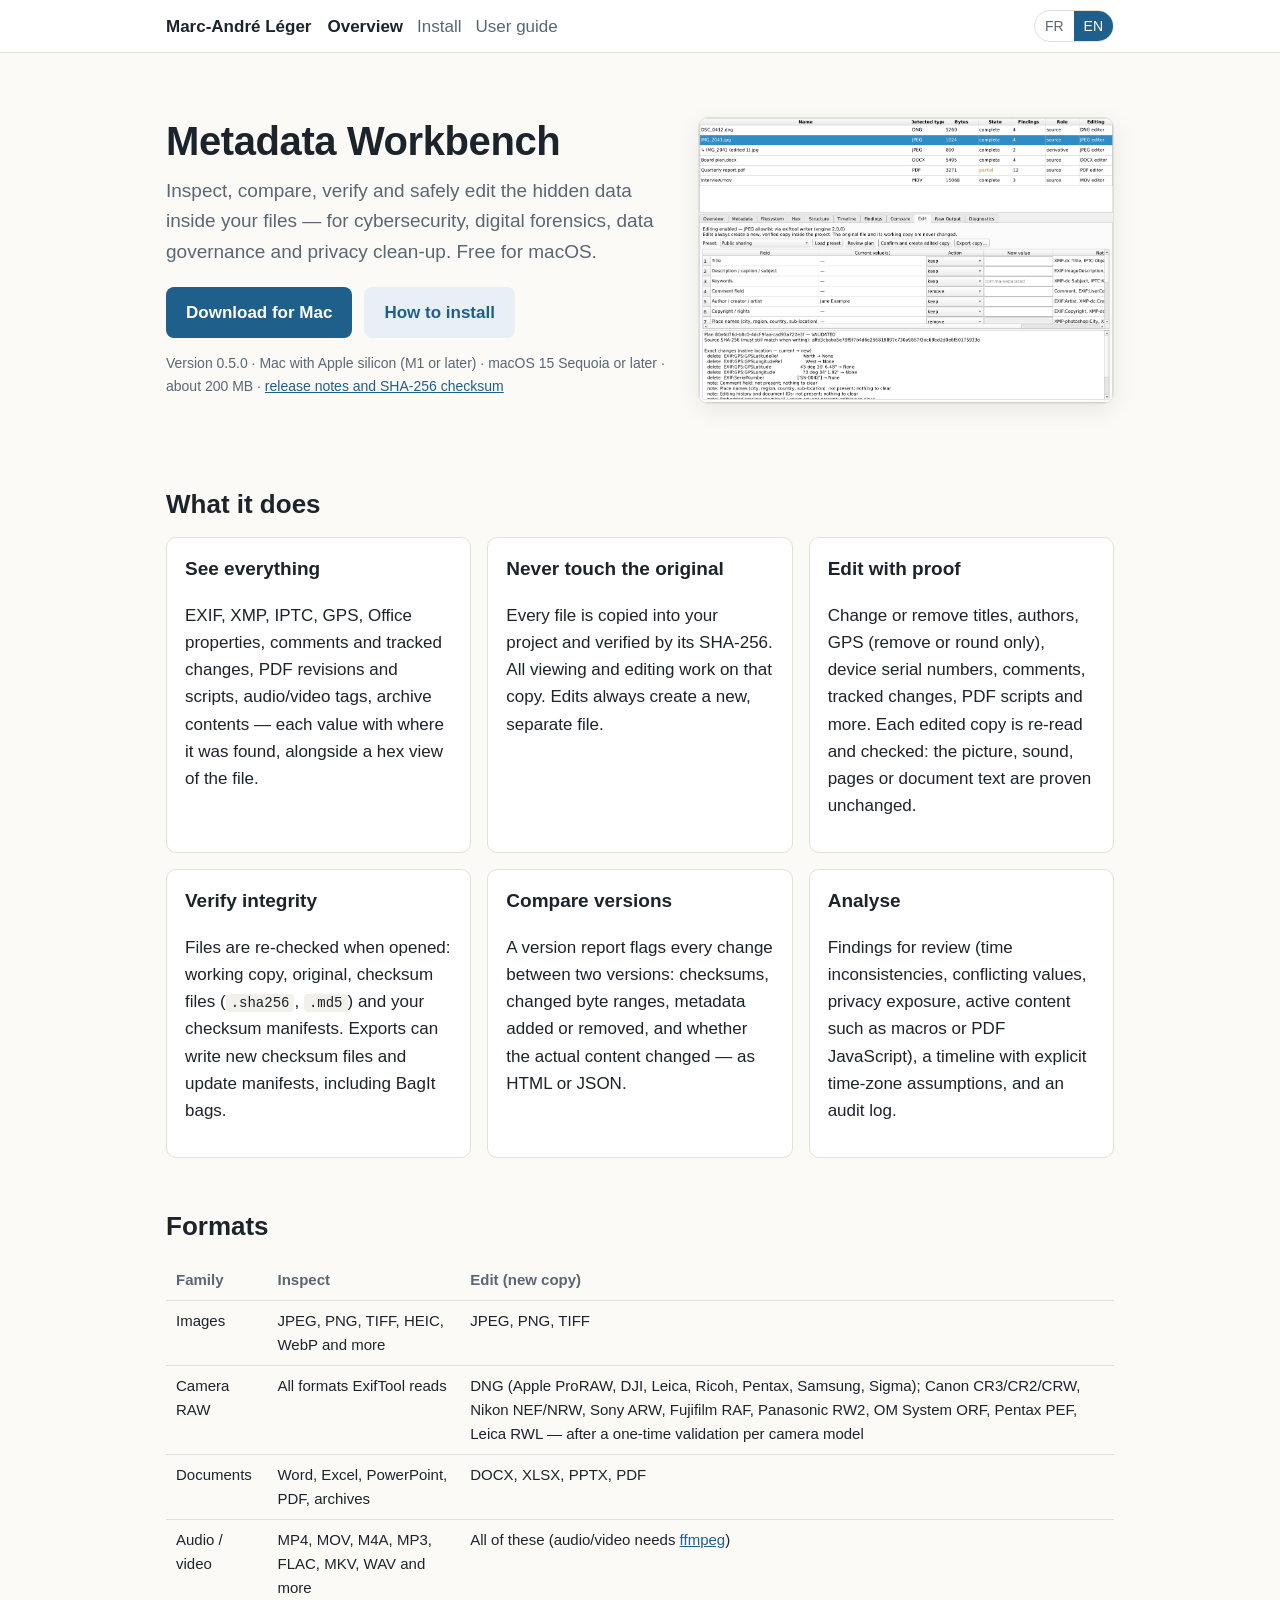
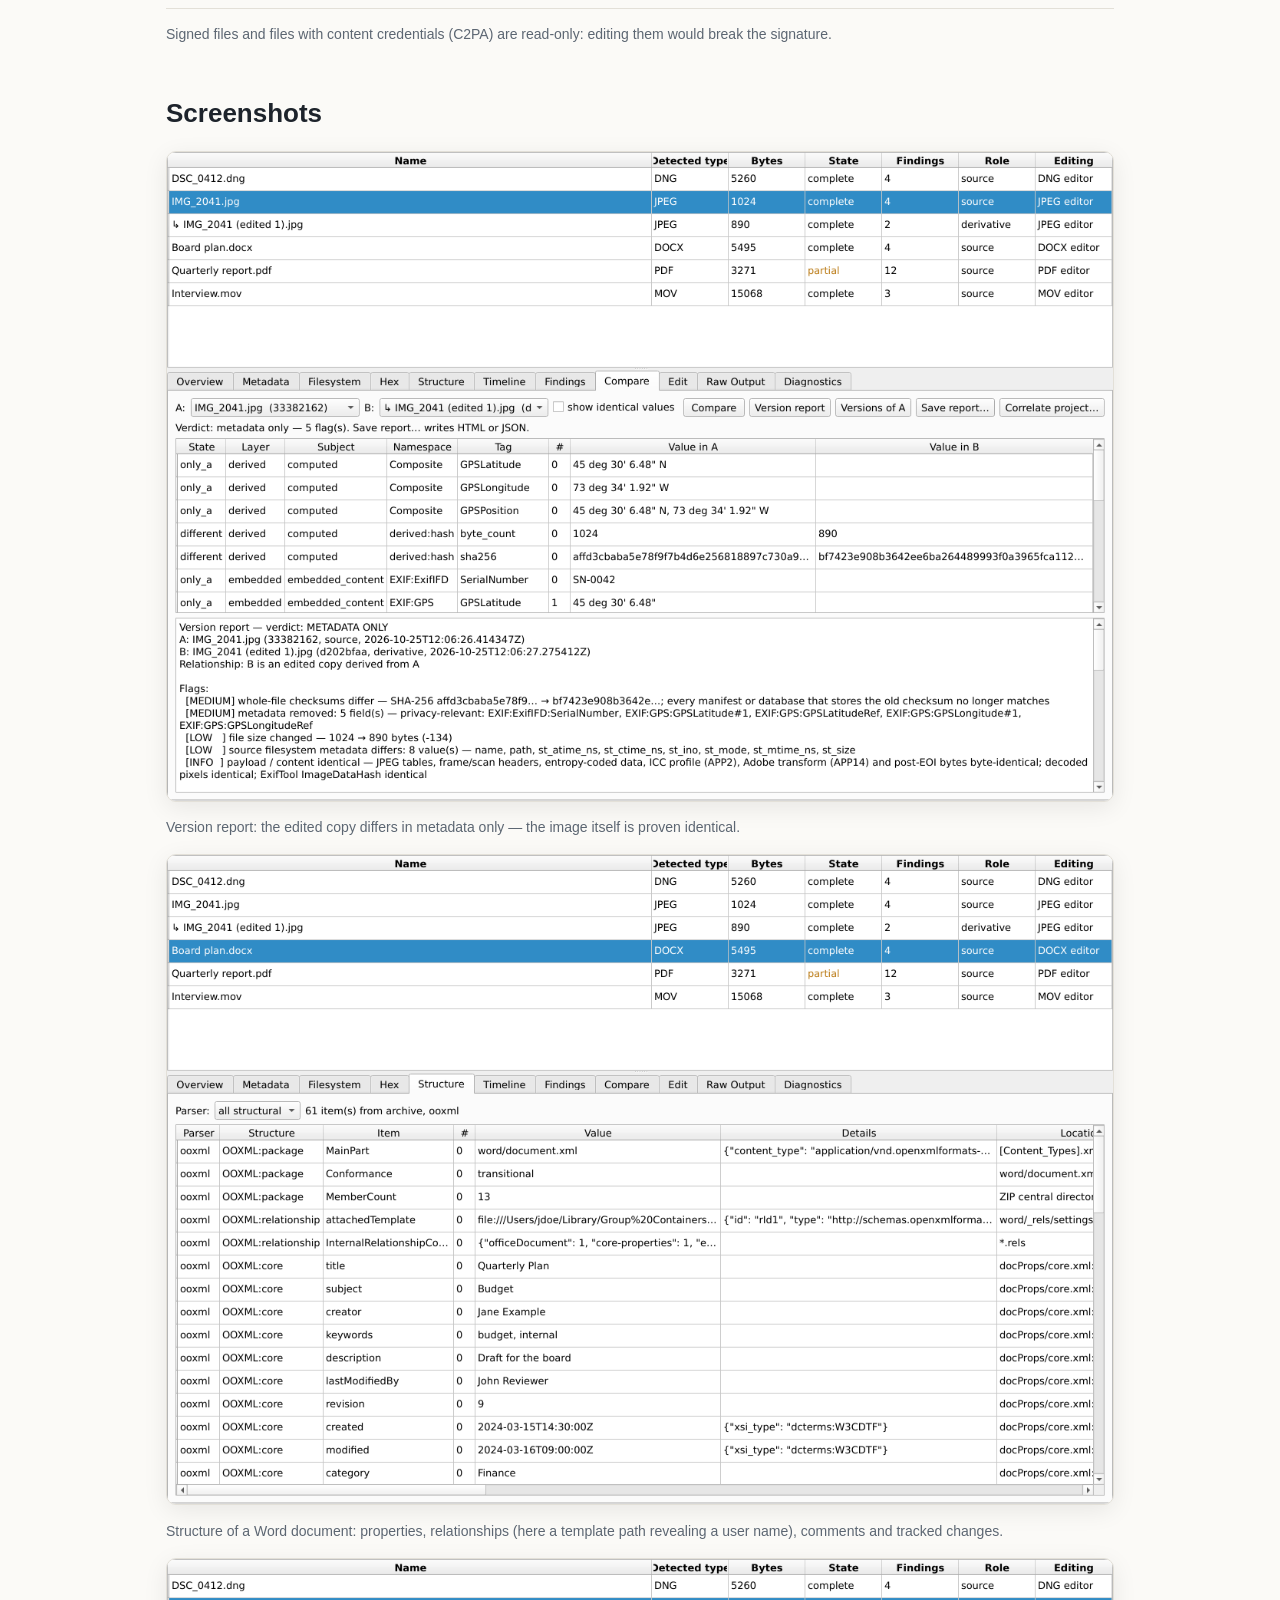
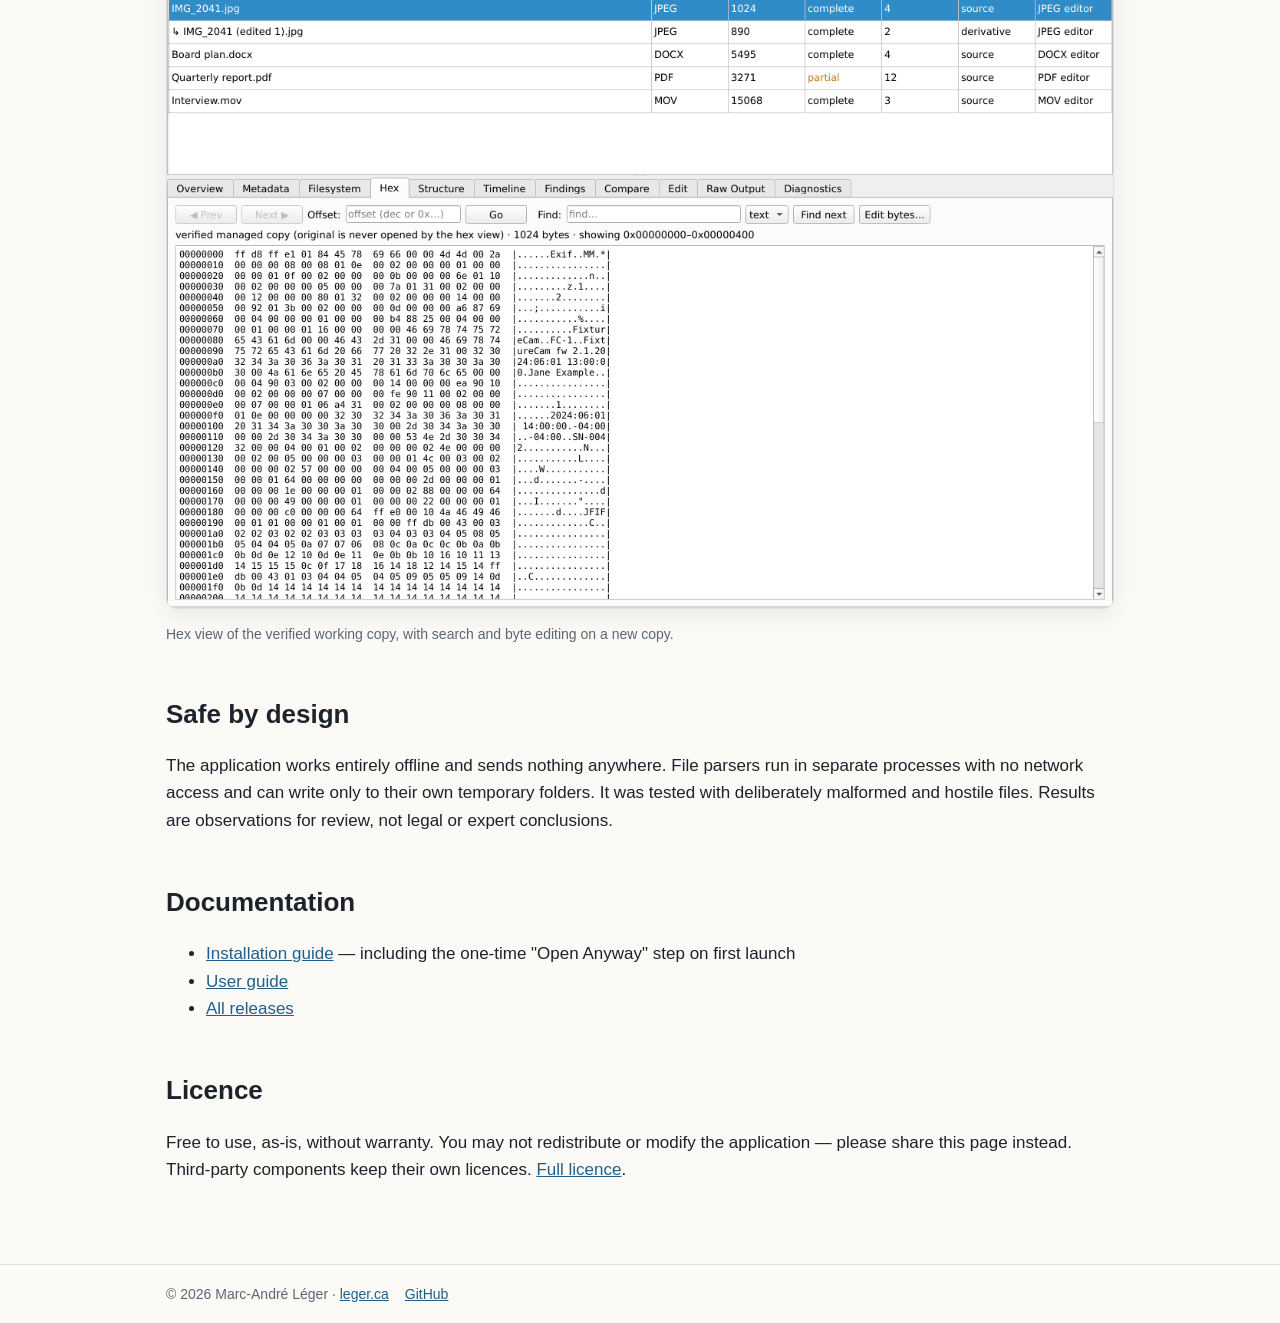
==== website/metadata-workbench/index.html @ f1d77e98 "Website pages for leger.ca/metadata-workbench Co-Authored-By: Claude Opus 5.5 <noreply@anthropic.com" ====
<!doctype html>
<html lang="en">
<head>
<meta charset="utf-8">
<meta name="viewport" content="width=device-width, initial-scale=1">
<title>Metadata Workbench — Marc-André Léger</title>
<meta name="title-en" content="Metadata Workbench — Marc-André Léger">
<meta name="title-fr" content="Metadata Workbench — Marc-André Léger">
<meta name="description" content="Metadata Workbench: a free macOS tool to inspect, compare, verify and safely edit file metadata — for cybersecurity, digital forensics and data governance. / Outil gratuit pour macOS d'inspection, de comparaison, de vérification et d'édition sécuritaire des métadonnées de fichiers.">
<meta property="og:title" content="Metadata Workbench">
<meta property="og:description" content="Inspect, compare, verify and safely edit file metadata on macOS. Free. / Inspecter, comparer, vérifier et éditer les métadonnées de fichiers sur macOS. Gratuit.">
<meta property="og:image" content="https://www.leger.ca/metadata-workbench/img/edit.png">
<meta property="og:url" content="https://www.leger.ca/metadata-workbench/">
<link rel="stylesheet" href="mw.css">
<script src="mw.js"></script>
</head>
<body>
<header class="top"><div class="bar">
  <a class="home" href="/">Marc-André Léger</a>
  <nav>
    <a href="./" aria-current="page" data-keep-lang><span data-lang="en">Overview</span><span data-lang="fr">Aperçu</span></a>
    <a href="install.html" data-keep-lang><span data-lang="en">Install</span><span data-lang="fr">Installation</span></a>
    <a href="guide.html" data-keep-lang><span data-lang="en">User guide</span><span data-lang="fr">Guide d'utilisation</span></a>
  </nav>
  <div class="lang" role="group" aria-label="Language / Langue">
    <button type="button" data-set="fr" aria-pressed="false">FR</button><button type="button" data-set="en" aria-pressed="true">EN</button>
  </div>
</div></header>

<main>
<section class="hero">
  <div>
    <h1>Metadata Workbench</h1>
    <p class="lead" data-lang="en">Inspect, compare, verify and safely edit the hidden data inside your files — for cybersecurity,
      digital forensics, data governance and privacy clean-up. Free for macOS.</p>
    <p class="lead" data-lang="fr">Inspecter, comparer, vérifier et éditer de façon sécuritaire les données cachées de vos
      fichiers — pour la cybersécurité, la forensique numérique, la gouvernance des données et le nettoyage avant
      partage. Gratuit pour macOS.</p>
    <div class="cta">
      <a class="btn" href="https://github.com/ITriskMgr/MetadataWorkbench/releases/latest/download/MetadataWorkbench-macOS.dmg">
        <span data-lang="en">Download for Mac</span><span data-lang="fr">Télécharger pour Mac</span></a>
      <a class="btn secondary" href="install.html" data-keep-lang><span data-lang="en">How to install</span><span data-lang="fr">Comment l'installer</span></a>
    </div>
    <p class="small" data-lang="en">Version 0.5.0 · Mac with Apple silicon (M1 or later) · macOS 15 Sequoia or later · about 200 MB ·
      <a href="https://github.com/ITriskMgr/MetadataWorkbench/releases/latest">release notes and SHA-256 checksum</a></p>
    <p class="small" data-lang="fr">Version 0.5.0 · Mac avec puce Apple (M1 ou plus récent) · macOS 15 Sequoia ou plus récent ·
      environ 200 Mo · <a href="https://github.com/ITriskMgr/MetadataWorkbench/releases/latest">notes de version et
      somme de contrôle SHA-256</a></p>
  </div>
  <figure>
    <img src="img/edit.png" width="1233" height="846" alt="Metadata Workbench: reviewing a privacy clean-up plan for a photo before creating an edited copy">
  </figure>
</section>

<div data-lang="en">
<h2>What it does</h2>
<div class="grid">
  <div class="card"><h3>See everything</h3><p>EXIF, XMP, IPTC, GPS, Office properties, comments and tracked changes, PDF
    revisions and scripts, audio/video tags, archive contents — each value with where it was found, alongside a hex
    view of the file.</p></div>
  <div class="card"><h3>Never touch the original</h3><p>Every file is copied into your project and verified by its SHA-256.
    All viewing and editing work on that copy. Edits always create a new, separate file.</p></div>
  <div class="card"><h3>Edit with proof</h3><p>Change or remove titles, authors, GPS (remove or round only), device serial
    numbers, comments, tracked changes, PDF scripts and more. Each edited copy is re-read and checked: the picture,
    sound, pages or document text are proven unchanged.</p></div>
  <div class="card"><h3>Verify integrity</h3><p>Files are re-checked when opened: working copy, original, checksum files
    (<code>.sha256</code>, <code>.md5</code>) and your checksum manifests. Exports can write new checksum files and update
    manifests, including BagIt bags.</p></div>
  <div class="card"><h3>Compare versions</h3><p>A version report flags every change between two versions: checksums,
    changed byte ranges, metadata added or removed, and whether the actual content changed — as HTML or JSON.</p></div>
  <div class="card"><h3>Analyse</h3><p>Findings for review (time inconsistencies, conflicting values, privacy exposure,
    active content such as macros or PDF JavaScript), a timeline with explicit time-zone assumptions, and an audit log.</p></div>
</div>

<h2>Formats</h2>
<table>
  <tr><th>Family</th><th>Inspect</th><th>Edit (new copy)</th></tr>
  <tr><td>Images</td><td>JPEG, PNG, TIFF, HEIC, WebP and more</td><td>JPEG, PNG, TIFF</td></tr>
  <tr><td>Camera RAW</td><td>All formats ExifTool reads</td><td>DNG (Apple ProRAW, DJI, Leica, Ricoh, Pentax, Samsung, Sigma);
    Canon CR3/CR2/CRW, Nikon NEF/NRW, Sony ARW, Fujifilm RAF, Panasonic RW2, OM System ORF, Pentax PEF, Leica RWL — after a
    one-time validation per camera model</td></tr>
  <tr><td>Documents</td><td>Word, Excel, PowerPoint, PDF, archives</td><td>DOCX, XLSX, PPTX, PDF</td></tr>
  <tr><td>Audio / video</td><td>MP4, MOV, M4A, MP3, FLAC, MKV, WAV and more</td><td>All of these (audio/video needs
    <a href="install.html#ffmpeg" data-keep-lang>ffmpeg</a>)</td></tr>
</table>
<p class="small">Signed files and files with content credentials (C2PA) are read-only: editing them would break the signature.</p>

<h2>Screenshots</h2>
<figure><img src="img/compare.png" width="1233" height="846" loading="lazy" alt="Version report comparing a photo and its edited copy">
  <figcaption>Version report: the edited copy differs in metadata only — the image itself is proven identical.</figcaption></figure>
<figure><img src="img/structure.png" width="1233" height="846" loading="lazy" alt="Structure view of a Word document">
  <figcaption>Structure of a Word document: properties, relationships (here a template path revealing a user name), comments and tracked changes.</figcaption></figure>
<figure><img src="img/hex.png" width="1233" height="846" loading="lazy" alt="Hex view">
  <figcaption>Hex view of the verified working copy, with search and byte editing on a new copy.</figcaption></figure>

<h2>Safe by design</h2>
<p>The application works entirely offline and sends nothing anywhere. File parsers run in separate processes with no
  network access and can write only to their own temporary folders. It was tested with deliberately malformed and hostile
  files. Results are observations for review, not legal or expert conclusions.</p>

<h2>Documentation</h2>
<ul>
  <li><a href="install.html" data-keep-lang>Installation guide</a> — including the one-time "Open Anyway" step on first launch</li>
  <li><a href="guide.html" data-keep-lang>User guide</a></li>
  <li><a href="https://github.com/ITriskMgr/MetadataWorkbench/releases">All releases</a></li>
</ul>

<h2>Licence</h2>
<p>Free to use, as-is, without warranty. You may not redistribute or modify the application — please share this page
  instead. Third-party components keep their own licences. <a href="https://github.com/ITriskMgr/MetadataWorkbench/blob/main/LICENSE.txt">Full licence</a>.</p>
</div>

<div data-lang="fr">
<h2>Ce que l'outil fait</h2>
<div class="grid">
  <div class="card"><h3>Tout voir</h3><p>EXIF, XMP, IPTC, GPS, propriétés Office, commentaires et modifications suivies,
    révisions et scripts PDF, balises audio/vidéo, contenu des archives — chaque valeur avec l'endroit où elle a été
    trouvée, accompagnée d'une vue hexadécimale du fichier.</p></div>
  <div class="card"><h3>Ne jamais toucher l'original</h3><p>Chaque fichier est copié dans votre projet et vérifié par son
    SHA-256. La consultation et l'édition se font sur cette copie. Une modification crée toujours un nouveau fichier
    distinct.</p></div>
  <div class="card"><h3>Éditer avec preuve</h3><p>Modifier ou retirer titres, auteurs, GPS (retrait ou arrondi seulement),
    numéros de série d'appareils, commentaires, modifications suivies, scripts PDF, etc. Chaque copie modifiée est relue
    et vérifiée : l'image, le son, les pages ou le texte du document sont démontrés inchangés.</p></div>
  <div class="card"><h3>Vérifier l'intégrité</h3><p>Les fichiers sont revérifiés à l'ouverture : copie de travail, original,
    fichiers de sommes de contrôle (<code>.sha256</code>, <code>.md5</code>) et vos manifestes. L'exportation peut écrire de
    nouveaux fichiers de sommes de contrôle et mettre à jour les manifestes, y compris les sacs BagIt.</p></div>
  <div class="card"><h3>Comparer des versions</h3><p>Un rapport de versions signale chaque différence entre deux versions :
    sommes de contrôle, plages d'octets modifiées, métadonnées ajoutées ou retirées et changement réel du contenu — en
    HTML ou JSON.</p></div>
  <div class="card"><h3>Analyser</h3><p>Constats à examiner (incohérences temporelles, valeurs contradictoires, exposition
    de renseignements personnels, contenu actif comme les macros ou le JavaScript PDF), chronologie avec hypothèses de
    fuseau horaire explicites et journal d'audit.</p></div>
</div>

<h2>Formats</h2>
<table>
  <tr><th>Famille</th><th>Inspection</th><th>Édition (nouvelle copie)</th></tr>
  <tr><td>Images</td><td>JPEG, PNG, TIFF, HEIC, WebP et autres</td><td>JPEG, PNG, TIFF</td></tr>
  <tr><td>RAW d'appareil photo</td><td>Tous les formats lus par ExifTool</td><td>DNG (Apple ProRAW, DJI, Leica, Ricoh,
    Pentax, Samsung, Sigma); Canon CR3/CR2/CRW, Nikon NEF/NRW, Sony ARW, Fujifilm RAF, Panasonic RW2, OM System ORF,
    Pentax PEF, Leica RWL — après une validation unique par modèle d'appareil</td></tr>
  <tr><td>Documents</td><td>Word, Excel, PowerPoint, PDF, archives</td><td>DOCX, XLSX, PPTX, PDF</td></tr>
  <tr><td>Audio / vidéo</td><td>MP4, MOV, M4A, MP3, FLAC, MKV, WAV et autres</td><td>Tous ceux-ci (l'audio et la vidéo
    nécessitent <a href="install.html#ffmpeg" data-keep-lang>ffmpeg</a>)</td></tr>
</table>
<p class="small">Les fichiers signés et ceux qui portent des attestations de contenu (C2PA) sont en lecture seule : les
  modifier briserait la signature.</p>

<h2>Captures d'écran</h2>
<p class="small">L'interface de l'application est en anglais.</p>
<figure><img src="img/compare.png" width="1233" height="846" loading="lazy" alt="Rapport de versions comparant une photo et sa copie modifiée">
  <figcaption>Rapport de versions : la copie modifiée ne diffère que par ses métadonnées — l'image elle-même est démontrée identique.</figcaption></figure>
<figure><img src="img/structure.png" width="1233" height="846" loading="lazy" alt="Vue Structure d'un document Word">
  <figcaption>Structure d'un document Word : propriétés, relations (ici un chemin de modèle révélant un nom d'utilisateur), commentaires et modifications suivies.</figcaption></figure>
<figure><img src="img/hex.png" width="1233" height="846" loading="lazy" alt="Vue hexadécimale">
  <figcaption>Vue hexadécimale de la copie de travail vérifiée, avec recherche et édition d'octets sur une nouvelle copie.</figcaption></figure>

<h2>Sécuritaire dès la conception</h2>
<p>L'application fonctionne entièrement hors ligne et n'envoie rien nulle part. Les analyseurs de fichiers s'exécutent
  dans des processus distincts, sans accès réseau, et ne peuvent écrire que dans leurs propres dossiers temporaires.
  Elle a été testée avec des fichiers volontairement malformés et malveillants. Les résultats sont des observations à
  examiner, non des conclusions juridiques ou d'expert.</p>

<h2>Documentation</h2>
<ul>
  <li><a href="install.html" data-keep-lang>Guide d'installation</a> — y compris l'étape unique « Ouvrir quand même » au premier lancement</li>
  <li><a href="guide.html" data-keep-lang>Guide d'utilisation</a></li>
  <li><a href="https://github.com/ITriskMgr/MetadataWorkbench/releases">Toutes les versions</a></li>
</ul>

<h2>Licence</h2>
<p>Gratuit, tel quel, sans garantie. Il est interdit de redistribuer ou de modifier l'application — partagez plutôt cette
  page. Les composants tiers conservent leurs propres licences.
  <a href="https://github.com/ITriskMgr/MetadataWorkbench/blob/main/LICENSE.txt">Licence complète</a>.</p>
</div>
</main>

<footer><div class="bar">
  <span>© 2026 Marc-André Léger · <a href="/">leger.ca</a></span>
  <span><a href="https://github.com/ITriskMgr/MetadataWorkbench">GitHub</a></span>
</div></footer>
</body>
</html>
---- website/metadata-workbench/mw.css ----
/* Metadata Workbench — project pages on leger.ca. Self-contained: no external fonts or scripts. */
:root {
  --bg: #fbfaf7; --surface: #ffffff; --ink: #1d232b; --muted: #5c6672; --line: #e3e0d8;
  --accent: #1f5f8b; --accent-ink: #ffffff; --accent-soft: #e8f0f6; --warn: #8a4b00; --warn-soft: #fff4e5;
  --ok: #276738; --code: #f2f0ea; --radius: 10px; --max: 980px;
}
@media (prefers-color-scheme: dark) {
  :root:not([data-theme="light"]) {
    --bg: #12161b; --surface: #181e25; --ink: #e8ebee; --muted: #9aa5b1; --line: #2a333d;
    --accent: #6fb0e0; --accent-ink: #0d1318; --accent-soft: #1b2a37; --warn: #f0b46b; --warn-soft: #2b2216;
    --ok: #7fcf93; --code: #1f262e;
  }
}
* { box-sizing: border-box; }
html { -webkit-text-size-adjust: 100%; }
body { margin: 0; background: var(--bg); color: var(--ink);
  font: 17px/1.6 -apple-system, BlinkMacSystemFont, "Segoe UI", Helvetica, Arial, sans-serif; }
a { color: var(--accent); }
a:focus-visible, button:focus-visible { outline: 3px solid var(--accent); outline-offset: 2px; }
header.top { border-bottom: 1px solid var(--line); background: var(--surface); position: sticky; top: 0; z-index: 5; }
.bar { max-width: var(--max); margin: 0 auto; padding: 10px 16px; display: flex; gap: 16px; align-items: center;
  flex-wrap: wrap; }
.bar .home { font-weight: 600; text-decoration: none; color: var(--ink); }
.bar nav { display: flex; gap: 14px; flex-wrap: wrap; flex: 1; }
.bar nav a { text-decoration: none; color: var(--muted); }
.bar nav a[aria-current="page"] { color: var(--ink); font-weight: 600; }
.lang { display: inline-flex; border: 1px solid var(--line); border-radius: 999px; overflow: hidden; }
.lang button { background: none; border: 0; padding: 4px 10px; font: inherit; font-size: 14px; color: var(--muted);
  cursor: pointer; }
.lang button[aria-pressed="true"] { background: var(--accent); color: var(--accent-ink); }
main { max-width: var(--max); margin: 0 auto; padding: 24px 16px 64px; }
.hero { display: grid; grid-template-columns: 1.2fr 1fr; gap: 32px; align-items: center; padding: 24px 0 8px; }
.hero h1 { font-size: 40px; line-height: 1.15; margin: 0 0 12px; letter-spacing: -0.01em; }
.hero p.lead { font-size: 19px; color: var(--muted); margin: 0 0 20px; }
.hero img, figure img { width: 100%; height: auto; border-radius: var(--radius); border: 1px solid var(--line);
  box-shadow: 0 6px 24px rgba(0,0,0,.08); background: var(--surface); }
.cta { display: flex; gap: 12px; flex-wrap: wrap; align-items: center; }
.btn { display: inline-block; padding: 12px 20px; border-radius: 8px; background: var(--accent);
  color: var(--accent-ink); text-decoration: none; font-weight: 600; }
.btn.secondary { background: var(--accent-soft); color: var(--accent); }
.small { font-size: 14px; color: var(--muted); }
h2 { font-size: 26px; margin: 48px 0 12px; }
h3 { font-size: 19px; margin: 24px 0 6px; }
.grid { display: grid; grid-template-columns: repeat(3, 1fr); gap: 16px; }
.card { background: var(--surface); border: 1px solid var(--line); border-radius: var(--radius); padding: 16px 18px; }
.card h3 { margin-top: 0; }
.note { background: var(--accent-soft); border-radius: var(--radius); padding: 14px 18px; margin: 16px 0; }
.warn { background: var(--warn-soft); border-left: 4px solid var(--warn); border-radius: 6px; padding: 12px 16px;
  margin: 16px 0; }
ol.steps { counter-reset: s; list-style: none; padding: 0; }
ol.steps > li { counter-increment: s; position: relative; padding: 0 0 18px 48px; }
ol.steps > li::before { content: counter(s); position: absolute; left: 0; top: 0; width: 32px; height: 32px;
  border-radius: 50%; background: var(--accent); color: var(--accent-ink); display: grid; place-items: center;
  font-weight: 700; font-size: 15px; }
code, pre { font-family: ui-monospace, SFMono-Regular, Menlo, Consolas, monospace; font-size: 14px; }
code { background: var(--code); padding: 1px 5px; border-radius: 4px; overflow-wrap: anywhere; }
pre { background: var(--code); padding: 12px 14px; border-radius: 8px; overflow-x: auto; }
pre code { background: none; padding: 0; }
table { border-collapse: collapse; width: 100%; margin: 12px 0; font-size: 15px; }
th, td { border-bottom: 1px solid var(--line); padding: 8px 10px; text-align: left; vertical-align: top; }
th { color: var(--muted); font-weight: 600; }
.kbd { border: 1px solid var(--line); border-bottom-width: 2px; border-radius: 4px; padding: 0 5px; font-size: 14px;
  background: var(--surface); }
.toc { columns: 2; padding-left: 18px; }
footer { border-top: 1px solid var(--line); color: var(--muted); font-size: 14px; }
footer .bar { padding: 18px 16px; }
figure { margin: 16px 0; }
figcaption { font-size: 14px; color: var(--muted); margin-top: 6px; }
[data-lang] { display: none; }
html[lang="en"] [data-lang="en"], html[lang="fr"] [data-lang="fr"] { display: revert; }
html[lang="en"] span[data-lang="en"], html[lang="fr"] span[data-lang="fr"] { display: inline; }
@media (max-width: 760px) {
  body { font-size: 16px; }
  .bar nav { order: 3; flex: 1 1 100%; gap: 18px; }
  .bar .lang { margin-left: auto; }
  .hero { grid-template-columns: 1fr; }
  .hero h1 { font-size: 32px; }
  .grid { grid-template-columns: 1fr; }
  .toc { columns: 1; }
  table { display: block; overflow-x: auto; }
}
@media print {
  header.top, .lang, .cta, footer { display: none; }
  [data-lang] { display: revert !important; }
  span[data-lang] { display: inline !important; }
  body { background: #fff; color: #000; font-size: 11pt; }
  main { padding: 0; max-width: none; }
  a { color: #000; }
  h2 { break-after: avoid; }
  .card, .note, .warn, pre, figure { break-inside: avoid; }
  [data-lang="fr"]:first-of-type { break-before: page; }
}
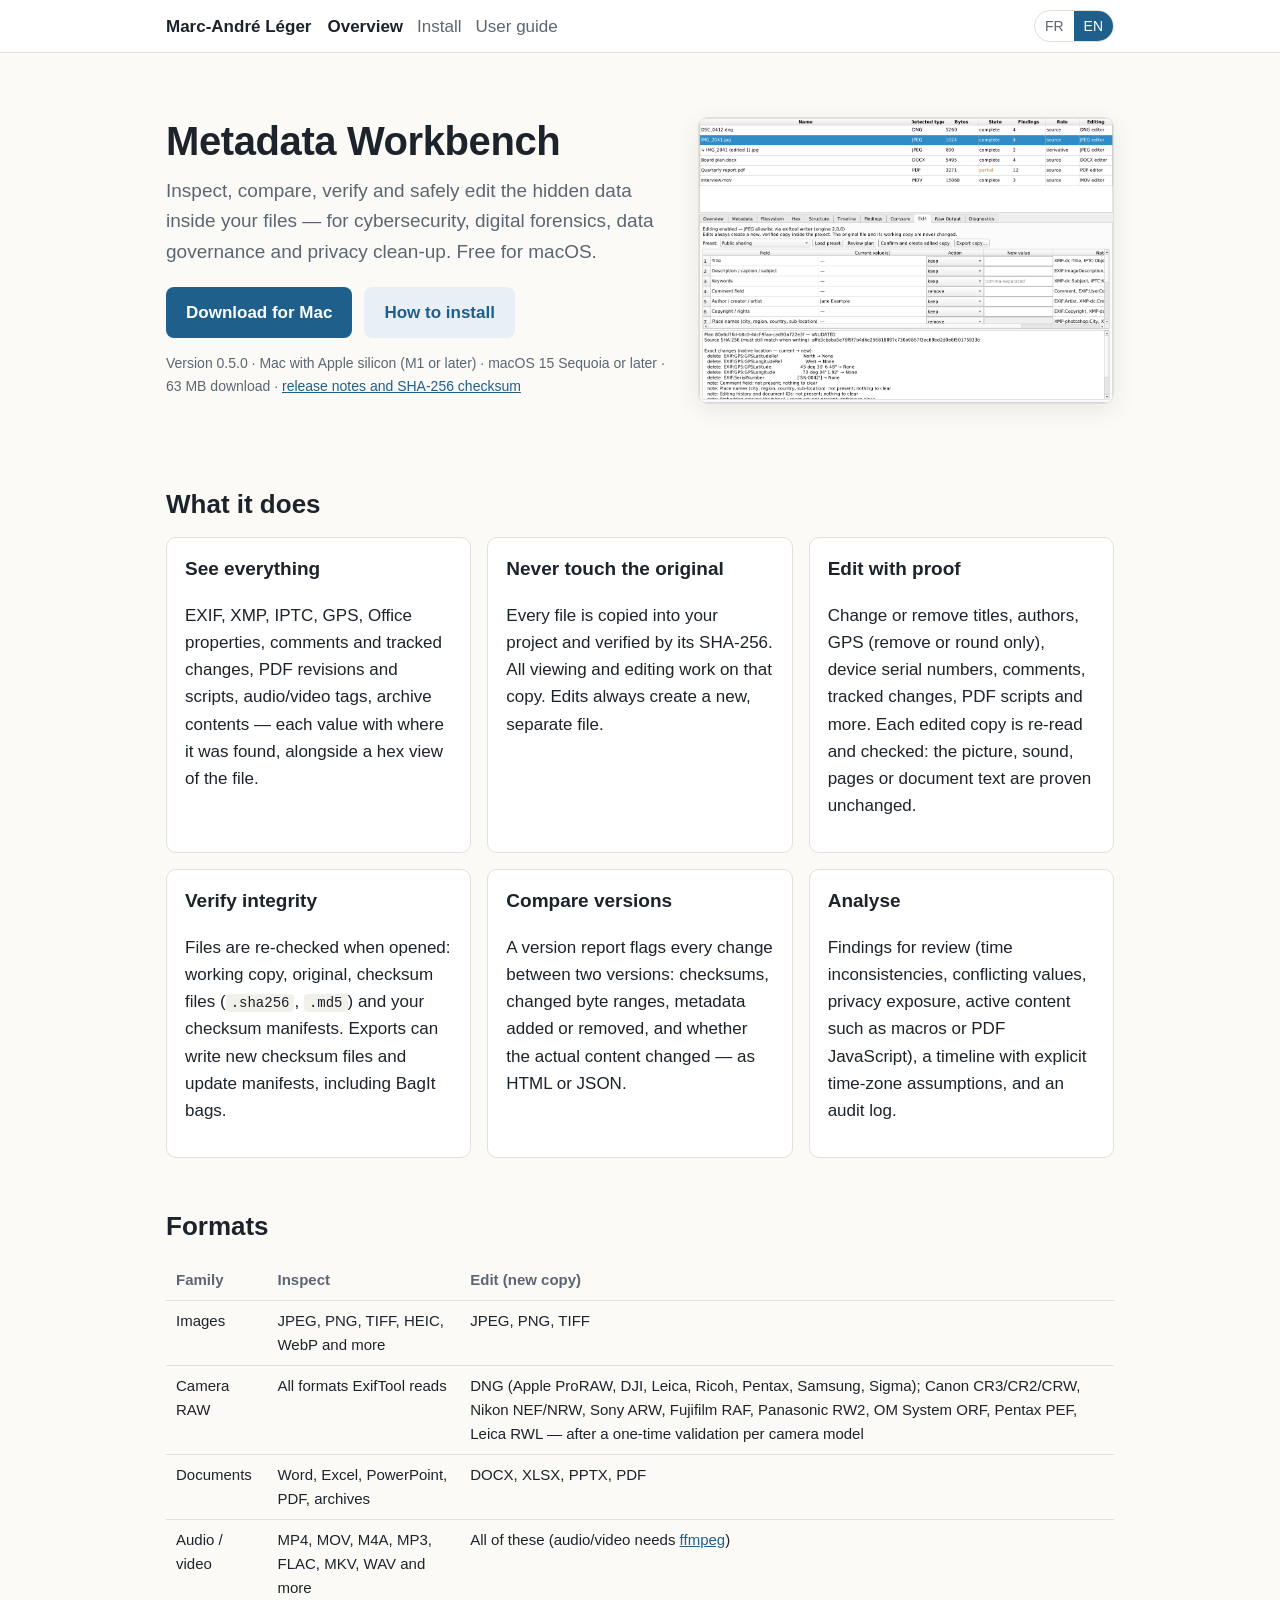
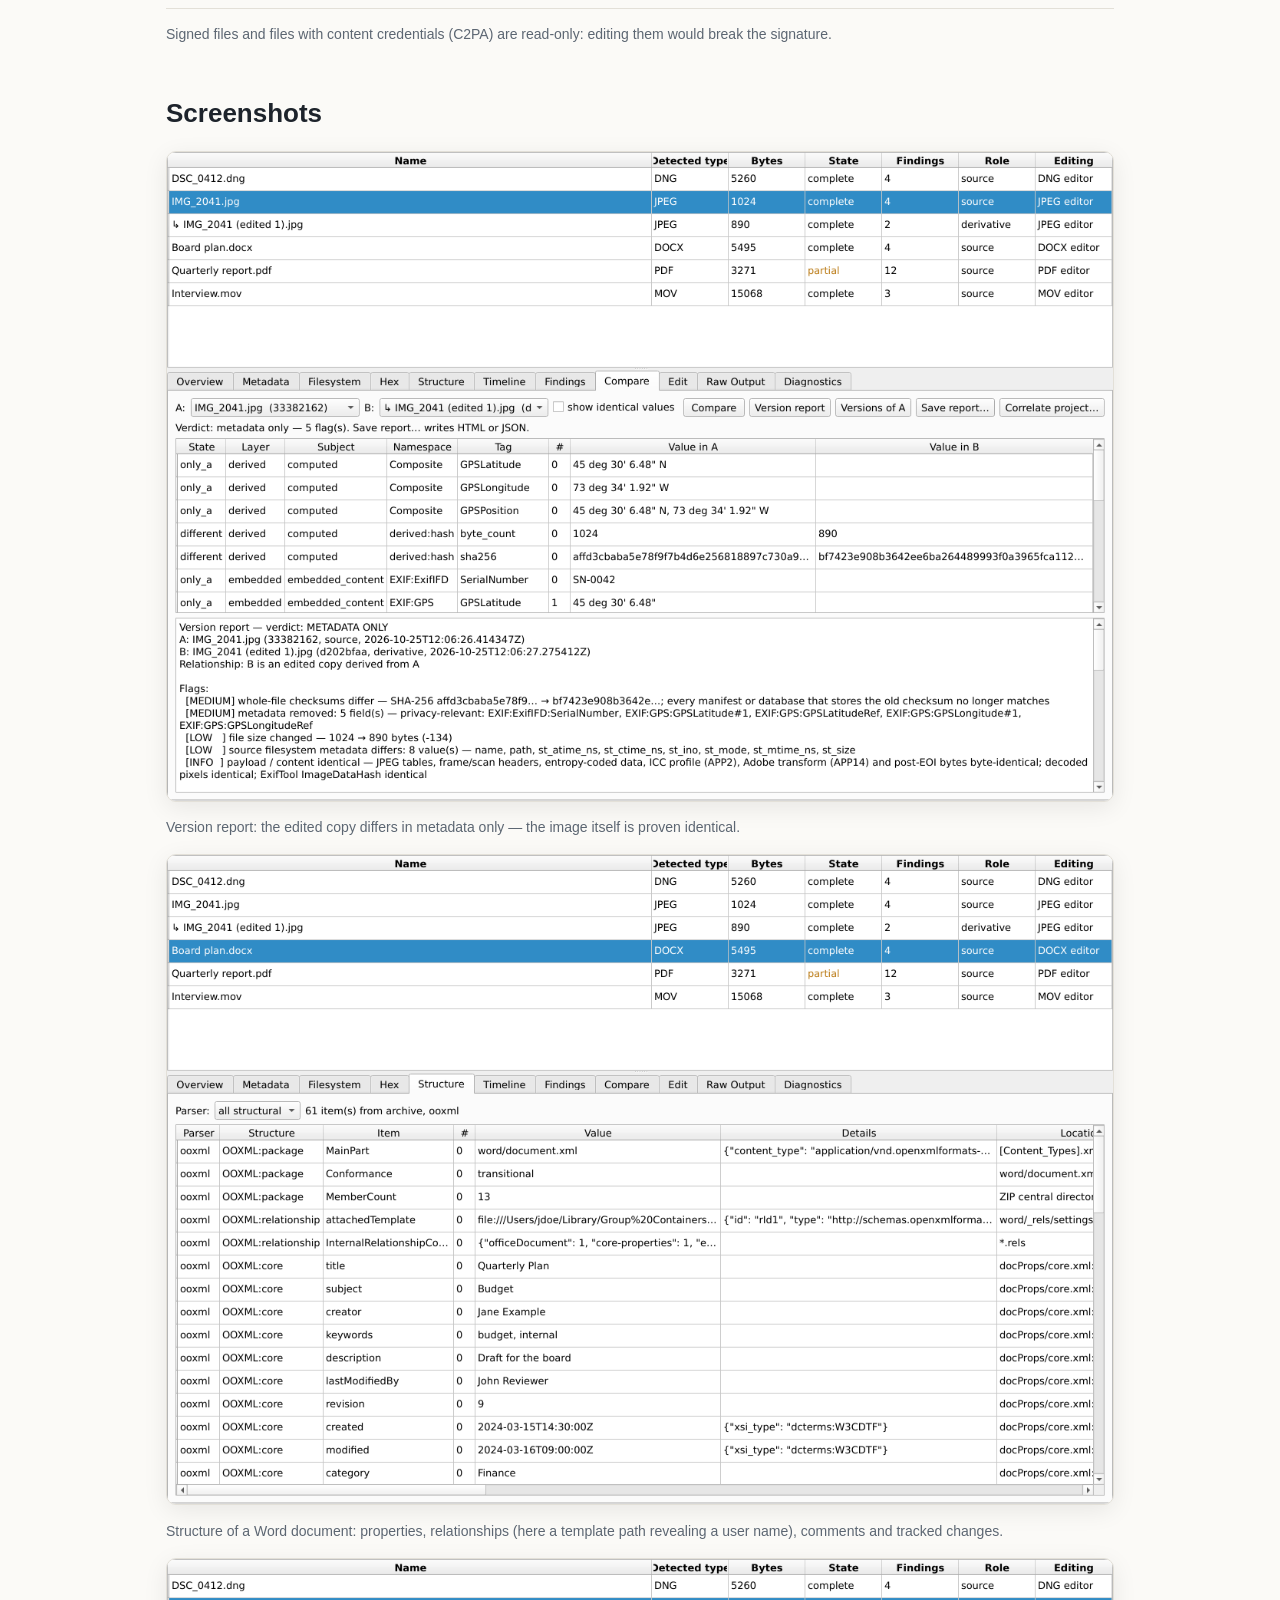
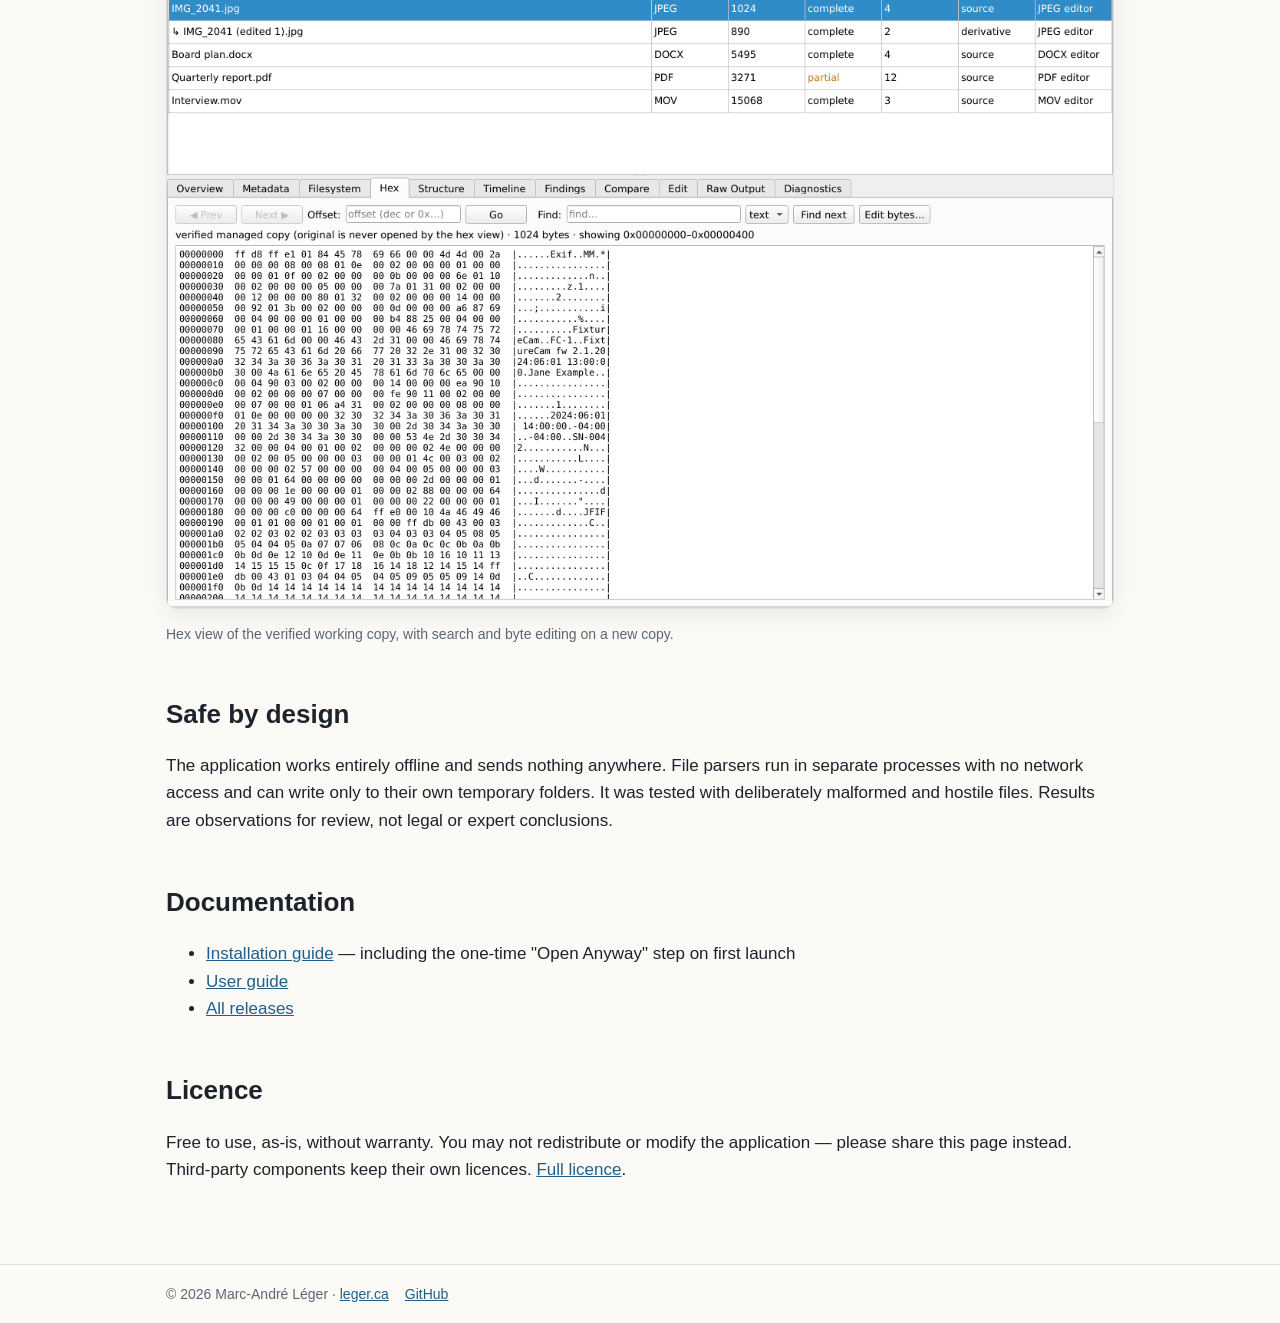
==== commit 7c21d7b4: "Correct download size Co-Authored-By: Claude Opus 5.5 <noreply@anthropic.com> Claude-Session: https:" ====
--- a/website/metadata-workbench/index.html
+++ b/website/metadata-workbench/index.html
@@ -41,10 +41,10 @@
         <span data-lang="en">Download for Mac</span><span data-lang="fr">Télécharger pour Mac</span></a>
       <a class="btn secondary" href="install.html" data-keep-lang><span data-lang="en">How to install</span><span data-lang="fr">Comment l'installer</span></a>
     </div>
-    <p class="small" data-lang="en">Version 0.5.0 · Mac with Apple silicon (M1 or later) · macOS 15 Sequoia or later · about 200 MB ·
+    <p class="small" data-lang="en">Version 0.5.0 · Mac with Apple silicon (M1 or later) · macOS 15 Sequoia or later · 63 MB download ·
       <a href="https://github.com/ITriskMgr/MetadataWorkbench/releases/latest">release notes and SHA-256 checksum</a></p>
     <p class="small" data-lang="fr">Version 0.5.0 · Mac avec puce Apple (M1 ou plus récent) · macOS 15 Sequoia ou plus récent ·
-      environ 200 Mo · <a href="https://github.com/ITriskMgr/MetadataWorkbench/releases/latest">notes de version et
+      téléchargement de 63 Mo · <a href="https://github.com/ITriskMgr/MetadataWorkbench/releases/latest">notes de version et
       somme de contrôle SHA-256</a></p>
   </div>
   <figure>
